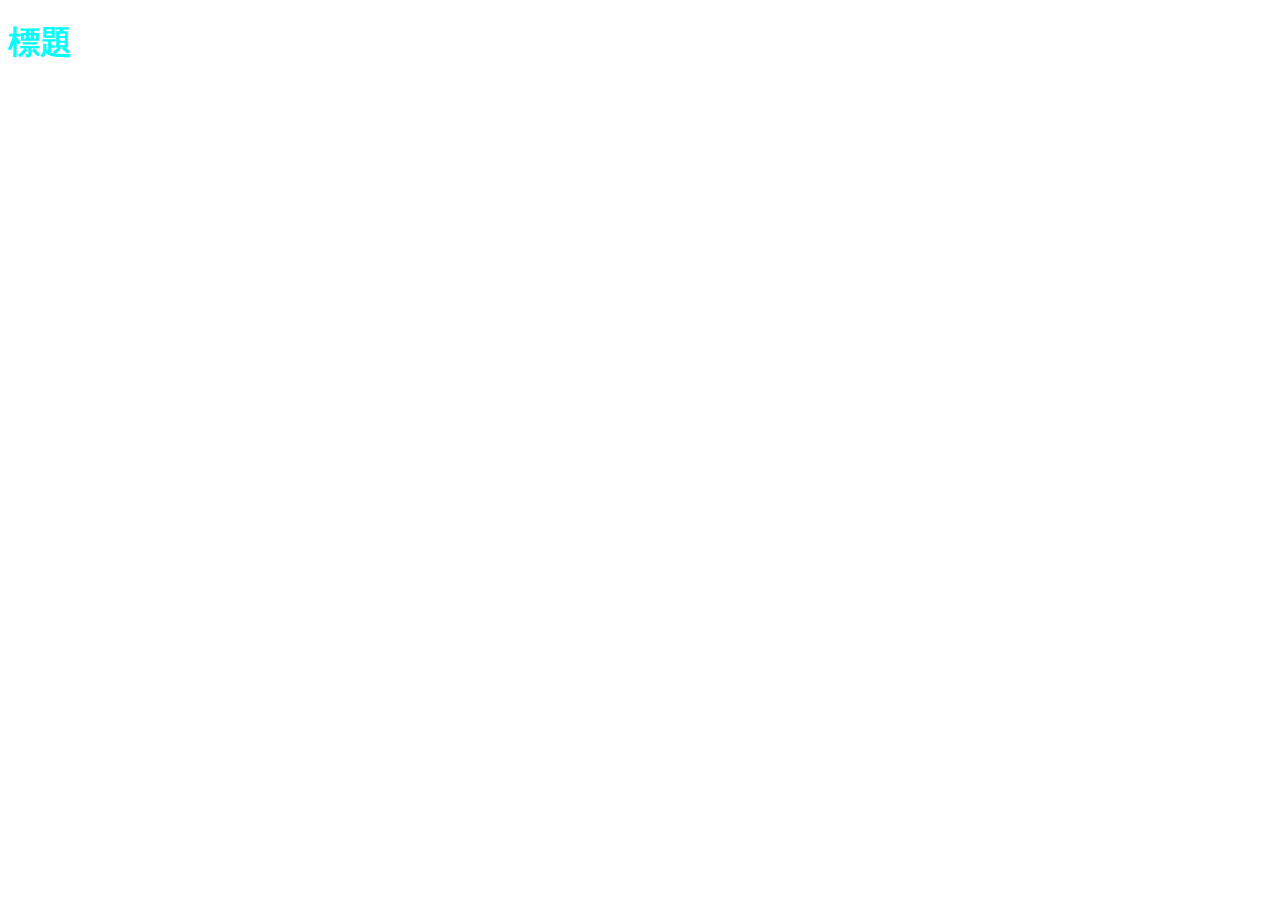
==== index.html @ 54f2b74d "首頁新更" ====
<!DOCTYPE html>
<html lang="en">
<head>
    <meta charset="UTF-8">
    <meta http-equiv="X-UA-Compatible" content="IE=edge">
    <meta name="viewport" content="width=device-width, initial-scale=1.0">
    <title>chatTalker</title>
    <link rel="stylesheet" href="css/index.css">
</head>
<body>
    <h1>標題</h1>
</body>
</html>
---- css/index.css ----
h1{
    color: aqua;
}
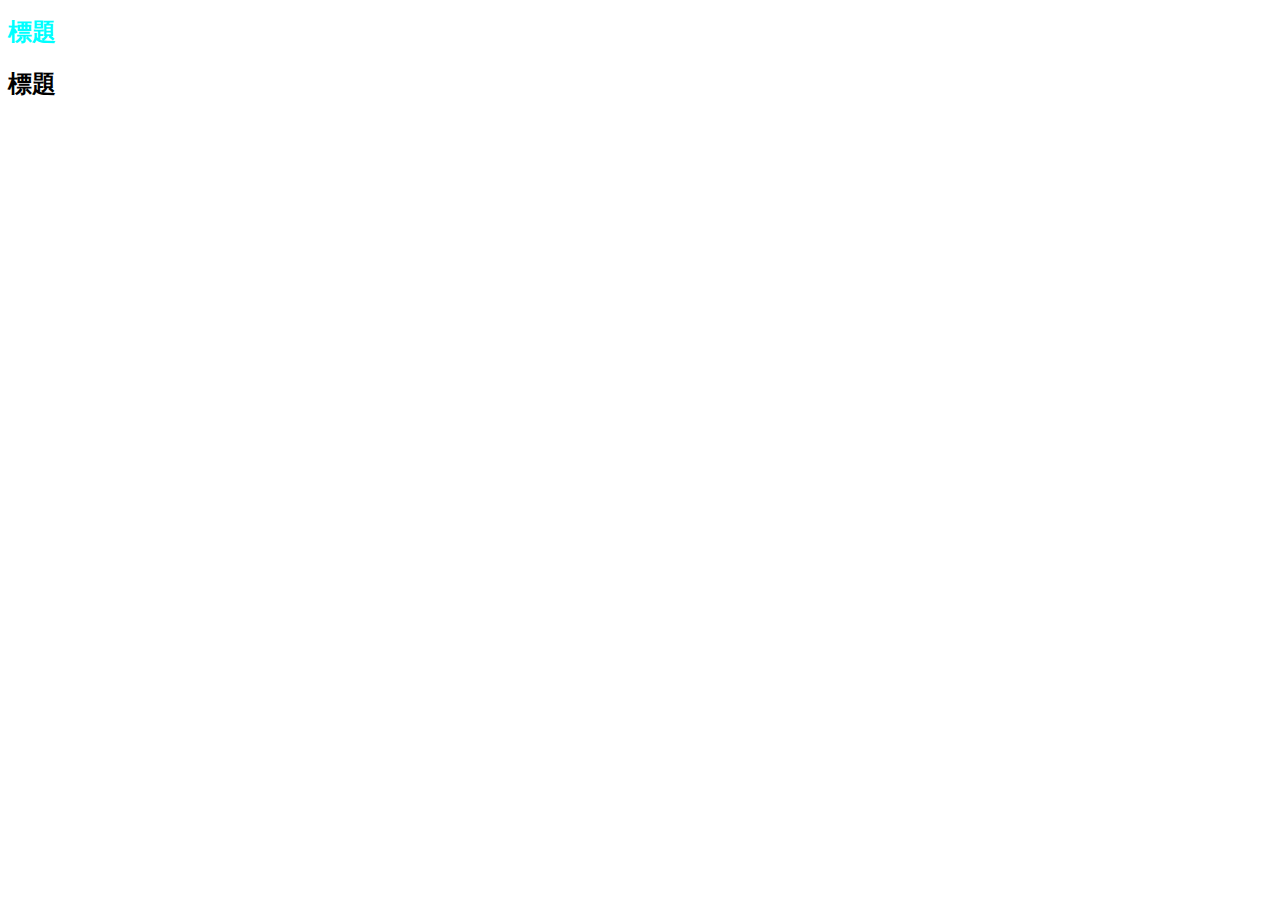
==== commit 2c577d74: "更新" ====
--- a/index.html
+++ b/index.html
@@ -9,5 +9,6 @@
 </head>
 <body>
     <h1>標題</h1>
+    <h2>標題</h2>
 </body>
 </html>--- a/css/index.css
+++ b/css/index.css
@@ -1,3 +1,4 @@
 h1{
     color: aqua;
+    font-size: 24px;
 }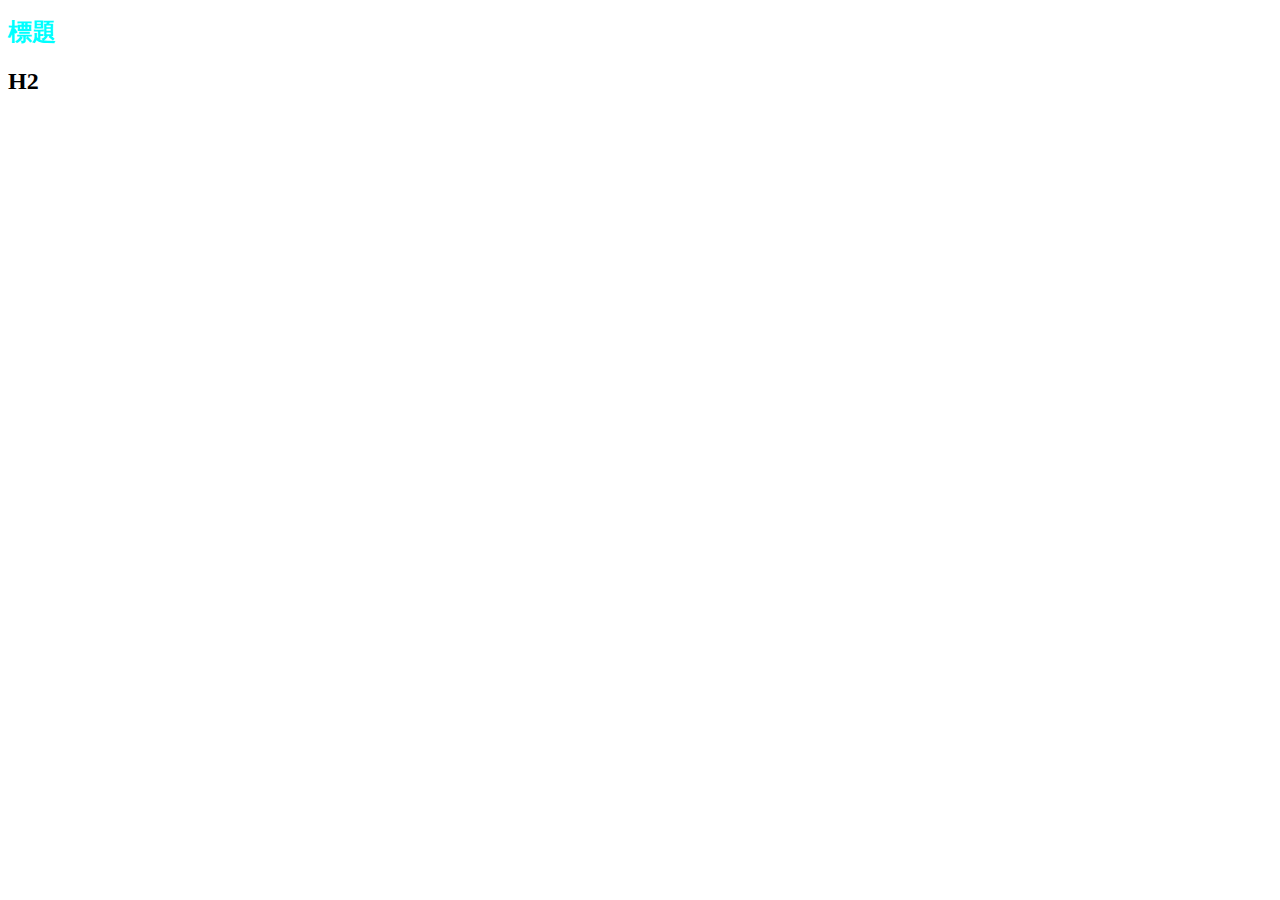
==== commit 7696173a: "Update index.html" ====
--- a/index.html
+++ b/index.html
@@ -9,6 +9,6 @@
 </head>
 <body>
     <h1>標題</h1>
-    <h2>標題</h2>
+    <h2>H2</h2>
 </body>
 </html>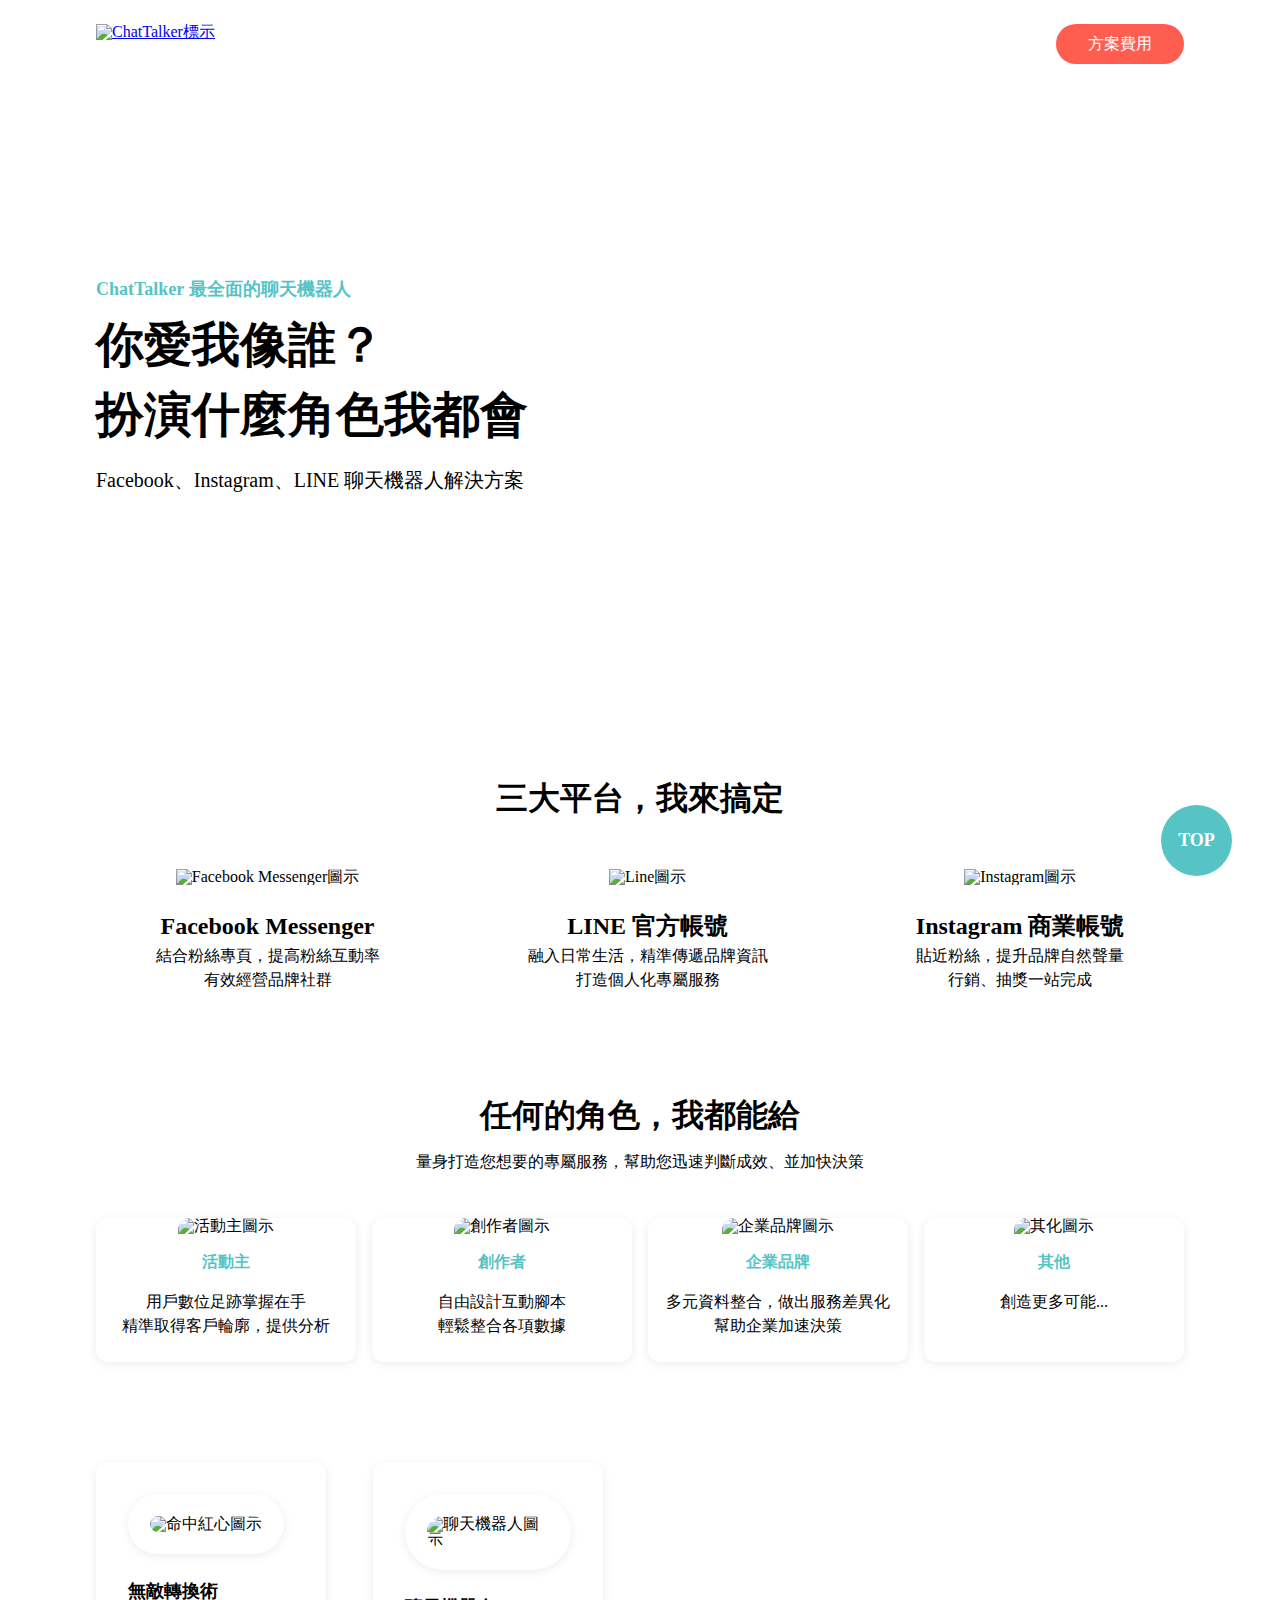
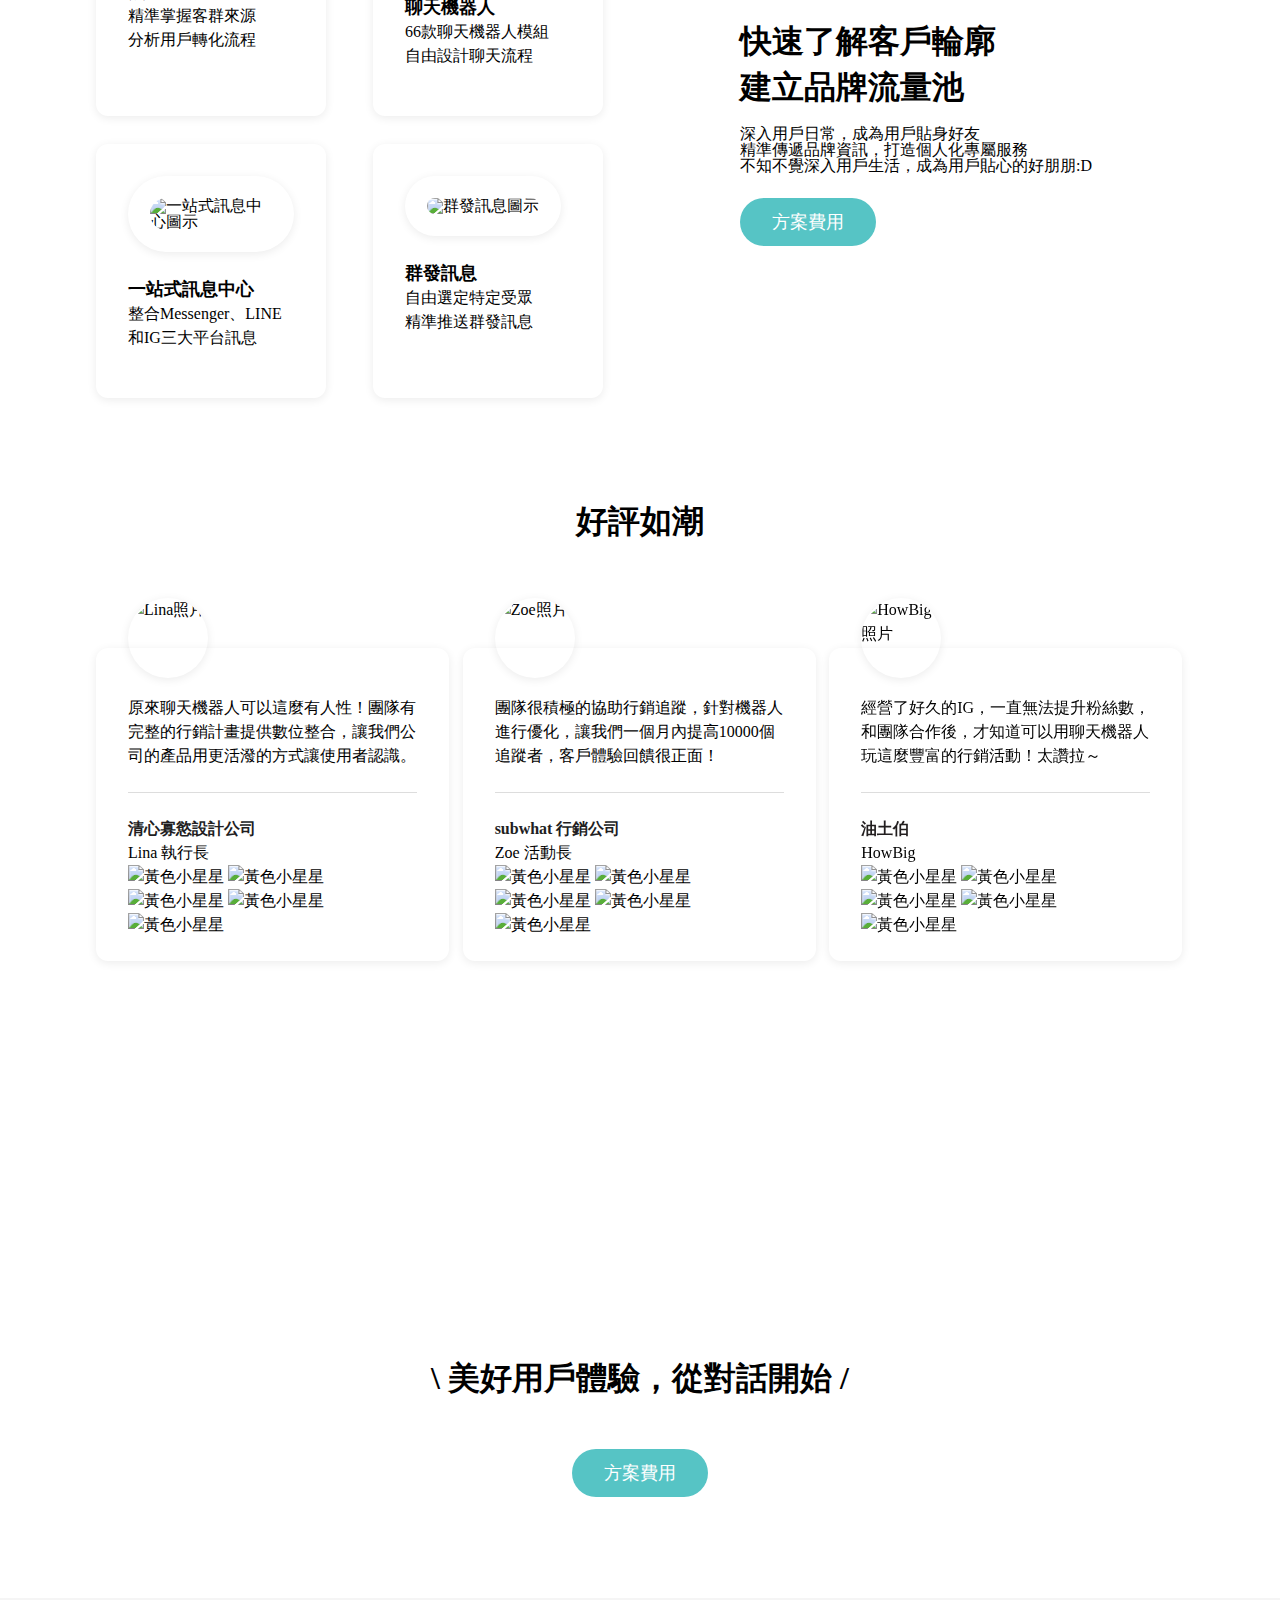
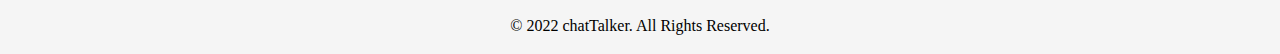
==== commit 420b431e: "更新" ====
--- a/index.html
+++ b/index.html
@@ -6,9 +6,152 @@
     <meta name="viewport" content="width=device-width, initial-scale=1.0">
     <title>chatTalker</title>
     <link rel="stylesheet" href="css/index.css">
+    <script src="js/jquery-3.6.0.min.js"></script>
+    <script src="js/all.js"></script>
 </head>
-<body>
-    <h1>標題</h1>
-    <h2>H2</h2>
+<body class="bg-setting">
+    <button class="button-green top-btn">TOP</button>
+    <div class="wrap">
+        <div class="header">
+            <a href="https://tingyi2222.github.io/HW_chatTalker/"><img src="https://raw.githubusercontent.com/hexschool/webLayoutTraining1st/53d3c0b0e4d2885789ac1fcb666e427365a39207/chatTalker_images/logo.png" alt="ChatTalker標示"></a>
+            <a href="https://tingyi2222.github.io/HW_chatTalker/price.html"><button class="button-orangered">方案費用</button></a>
+        </div>
+        <div class="topic">
+            <h2>ChatTalker 最全面的聊天機器人</h2>
+            <h1>你愛我像誰？<br>扮演什麼角色我都會</h1>
+            <p>Facebook、Instagram、LINE 聊天機器人解決方案</p>
+        </div>
+        <div class="first-part">
+            <h4>三大平台，我來搞定</h4>
+            <ul>
+                <li>
+                    <img src="https://raw.githubusercontent.com/hexschool/webLayoutTraining1st/53d3c0b0e4d2885789ac1fcb666e427365a39207/chatTalker_images/messenger.svg" alt="Facebook Messenger圖示">
+                    <h5>Facebook Messenger</h5>
+                    <p>結合粉絲專頁，提高粉絲互動率<br>有效經營品牌社群</p>
+                </li>
+                <li>
+                    <img src="https://raw.githubusercontent.com/hexschool/webLayoutTraining1st/53d3c0b0e4d2885789ac1fcb666e427365a39207/chatTalker_images/line.svg" alt="Line圖示">
+                    <h5>LINE 官方帳號</h5>
+                    <p>融入日常生活，精準傳遞品牌資訊<br>打造個人化專屬服務</p>
+                </li>
+                <li>
+                    <img src="https://raw.githubusercontent.com/hexschool/webLayoutTraining1st/53d3c0b0e4d2885789ac1fcb666e427365a39207/chatTalker_images/instagram.svg" alt="Instagram圖示">
+                    <h5>Instagram 商業帳號</h5>
+                    <p>貼近粉絲，提升品牌自然聲量<br>行銷、抽獎一站完成</p>
+                </li>
+            </ul>
+        </div>
+        <div class="second-part">
+            <h4>任何的角色，我都能給</h4>
+            <p>量身打造您想要的專屬服務，幫助您迅速判斷成效、並加快決策</p>
+            <ul class="second-part-card">
+                <li class="card-form">
+                    <img src="https://raw.githubusercontent.com/hexschool/webLayoutTraining1st/53d3c0b0e4d2885789ac1fcb666e427365a39207/chatTalker_images/ch01.svg" alt="活動主圖示">
+                    <h3>活動主</h3>
+                    <p>用戶數位足跡掌握在手<br>精準取得客戶輪廓，提供分析</p>
+                </li>
+                <li class="card-form">
+                    <img src="https://raw.githubusercontent.com/hexschool/webLayoutTraining1st/53d3c0b0e4d2885789ac1fcb666e427365a39207/chatTalker_images/ch02.svg" alt="創作者圖示">
+                    <h3>創作者</h3>
+                    <p>自由設計互動腳本<br>輕鬆整合各項數據</p>
+                </li>
+                <li class="card-form">
+                    <img src="https://raw.githubusercontent.com/hexschool/webLayoutTraining1st/53d3c0b0e4d2885789ac1fcb666e427365a39207/chatTalker_images/ch03.svg" alt="企業品牌圖示">
+                    <h3>企業品牌</h3>
+                    <p>多元資料整合，做出服務差異化<br>幫助企業加速決策</p>
+                </li>
+                <li class="card-form">
+                    <img src="https://raw.githubusercontent.com/hexschool/webLayoutTraining1st/53d3c0b0e4d2885789ac1fcb666e427365a39207/chatTalker_images/ch04.svg" alt="其化圖示">
+                    <h3>其他</h3>
+                    <p>創造更多可能...</p>
+                </li>
+            </ul>
+        </div>
+        <div class="third-part">
+            <ul>
+                <li class="card-form">
+                    <img class="sm-pic" src="https://raw.githubusercontent.com/hexschool/webLayoutTraining1st/53d3c0b0e4d2885789ac1fcb666e427365a39207/chatTalker_images/icon01.svg" alt="命中紅心圖示">
+                    <h2>無敵轉換術</h2>
+                    <p>精準掌握客群來源<br>分析用戶轉化流程</p>
+
+                </li>
+                <li class="card-form">
+                    <img class="sm-pic" src="https://raw.githubusercontent.com/hexschool/webLayoutTraining1st/53d3c0b0e4d2885789ac1fcb666e427365a39207/chatTalker_images/icon02.svg" alt="聊天機器人圖示">
+                    <h2>聊天機器人</h2>
+                    <p>66款聊天機器人模組</p>
+                    <p>自由設計聊天流程</p>
+                </li>
+                <li class="card-form">
+                    <img class="sm-pic" src="https://raw.githubusercontent.com/hexschool/webLayoutTraining1st/53d3c0b0e4d2885789ac1fcb666e427365a39207/chatTalker_images/icon03.svg" alt="一站式訊息中心圖示">
+                    <h2>一站式訊息中心</h2>
+                    <p>整合Messenger、LINE</p>
+                    <p>和IG三大平台訊息</p>
+                </li>
+                <li class="card-form">
+                    <img class="sm-pic" src="https://raw.githubusercontent.com/hexschool/webLayoutTraining1st/53d3c0b0e4d2885789ac1fcb666e427365a39207/chatTalker_images/icon04.svg" alt="群發訊息圖示">
+                    <h2>群發訊息</h2>
+                    <p>自由選定特定受眾</p>
+                    <p>精準推送群發訊息</p>
+                </li>
+            </ul>
+            <div class="third-button-part">
+                <h4>快速了解客戶輪廓建立品牌流量池</h4>
+                <p>深入用戶日常，成為用戶貼身好友<br>精準傳遞品牌資訊，打造個人化專屬服務<br>不知不覺深入用戶生活，成為用戶貼心的好朋朋:D</p>
+                <a href="https://tingyi2222.github.io/HW_chatTalker/price.html"><button class="button-green">方案費用</button></a>
+            </div>
+        </div>
+        <div class="fourth-part">
+            <div><h4>好評如潮</h4></div>
+            <ul>
+                <li class="card-form">
+                    <p class="card-content">原來聊天機器人可以這麼有人性！團隊有完整的行銷計畫提供數位整合，讓我們公司的產品用更活潑的方式讓使用者認識。</p>
+                    <h3>清心寡慾設計公司</h3>
+                    <img class="fb-man" src="https://raw.githubusercontent.com/hexschool/webLayoutTraining1st/53d3c0b0e4d2885789ac1fcb666e427365a39207/chatTalker_images/user01.jpg" alt="Lina照片">
+                    <p class="job-title">Lina 執行長</p>
+                    <div class="level-star">
+                        <img src="https://raw.githubusercontent.com/hexschool/webLayoutTraining1st/53d3c0b0e4d2885789ac1fcb666e427365a39207/chatTalker_images/icon_star.svg" alt="黃色小星星">
+                        <img src="https://raw.githubusercontent.com/hexschool/webLayoutTraining1st/53d3c0b0e4d2885789ac1fcb666e427365a39207/chatTalker_images/icon_star.svg" alt="黃色小星星">
+                        <img src="https://raw.githubusercontent.com/hexschool/webLayoutTraining1st/53d3c0b0e4d2885789ac1fcb666e427365a39207/chatTalker_images/icon_star.svg" alt="黃色小星星">
+                        <img src="https://raw.githubusercontent.com/hexschool/webLayoutTraining1st/53d3c0b0e4d2885789ac1fcb666e427365a39207/chatTalker_images/icon_star.svg" alt="黃色小星星">
+                        <img src="https://raw.githubusercontent.com/hexschool/webLayoutTraining1st/53d3c0b0e4d2885789ac1fcb666e427365a39207/chatTalker_images/icon_star.svg" alt="黃色小星星">
+                    </div>
+                </li>
+                <li class="card-form">
+                    <p class="card-content">團隊很積極的協助行銷追蹤，針對機器人進行優化，讓我們一個月內提高10000個追蹤者，客戶體驗回饋很正面！</p>
+                    <h3>subwhat 行銷公司</h3>
+                    <img class="fb-man" src="https://raw.githubusercontent.com/hexschool/webLayoutTraining1st/53d3c0b0e4d2885789ac1fcb666e427365a39207/chatTalker_images/user02.jpg" alt="Zoe照片"></img>
+                    <p class="job-title">Zoe 活動長</p>
+                    <div class="level-star">
+                        <img src="https://raw.githubusercontent.com/hexschool/webLayoutTraining1st/53d3c0b0e4d2885789ac1fcb666e427365a39207/chatTalker_images/icon_star.svg" alt="黃色小星星">
+                        <img src="https://raw.githubusercontent.com/hexschool/webLayoutTraining1st/53d3c0b0e4d2885789ac1fcb666e427365a39207/chatTalker_images/icon_star.svg" alt="黃色小星星">
+                        <img src="https://raw.githubusercontent.com/hexschool/webLayoutTraining1st/53d3c0b0e4d2885789ac1fcb666e427365a39207/chatTalker_images/icon_star.svg" alt="黃色小星星">
+                        <img src="https://raw.githubusercontent.com/hexschool/webLayoutTraining1st/53d3c0b0e4d2885789ac1fcb666e427365a39207/chatTalker_images/icon_star.svg" alt="黃色小星星">
+                        <img src="https://raw.githubusercontent.com/hexschool/webLayoutTraining1st/53d3c0b0e4d2885789ac1fcb666e427365a39207/chatTalker_images/icon_star.svg" alt="黃色小星星">
+                    </div>
+                </li>
+                <li class="card-form">
+                    <p class="card-content">經營了好久的IG，一直無法提升粉絲數，和團隊合作後，才知道可以用聊天機器人玩這麼豐富的行銷活動！太讚拉～</p>
+                    <h3>油土伯</h3>
+                    <img class="fb-man" src="https://raw.githubusercontent.com/hexschool/webLayoutTraining1st/53d3c0b0e4d2885789ac1fcb666e427365a39207/chatTalker_images/user03.jpg" alt="HowBig照片"></img>
+                    <p class="job-title">HowBig</p>
+                    <div class="level-star">
+                        <img src="https://raw.githubusercontent.com/hexschool/webLayoutTraining1st/53d3c0b0e4d2885789ac1fcb666e427365a39207/chatTalker_images/icon_star.svg" alt="黃色小星星">
+                        <img src="https://raw.githubusercontent.com/hexschool/webLayoutTraining1st/53d3c0b0e4d2885789ac1fcb666e427365a39207/chatTalker_images/icon_star.svg" alt="黃色小星星">
+                        <img src="https://raw.githubusercontent.com/hexschool/webLayoutTraining1st/53d3c0b0e4d2885789ac1fcb666e427365a39207/chatTalker_images/icon_star.svg" alt="黃色小星星">
+                        <img src="https://raw.githubusercontent.com/hexschool/webLayoutTraining1st/53d3c0b0e4d2885789ac1fcb666e427365a39207/chatTalker_images/icon_star.svg" alt="黃色小星星">
+                        <img src="https://raw.githubusercontent.com/hexschool/webLayoutTraining1st/53d3c0b0e4d2885789ac1fcb666e427365a39207/chatTalker_images/icon_star.svg" alt="黃色小星星">
+                    </div>
+                </li>
+            </ul>
+        </div>
+    </div>
+    
+    <div class="fifth-part">
+        <h4>\ 美好用戶體驗，從對話開始 /</h4>
+        <a href="https://tingyi2222.github.io/HW_chatTalker/price.html"><button class="button-green">方案費用</button></a>
+    </div>
+    <div class="footer">
+        <p>© 2022 chatTalker. All Rights Reserved.</p>
+    </div>
 </body>
 </html>--- a/css/index.css
+++ b/css/index.css
@@ -1,4 +1,570 @@
-h1{
-    color: aqua;
-    font-size: 24px;
-}+/* http://meyerweb.com/eric/tools/css/reset/ 
+   v2.0 | 20110126
+   License: none (public domain)
+*/
+html, body, div, span, applet, object, iframe,
+h1, h2, h3, h4, h5, h6, p, blockquote, pre,
+a, abbr, acronym, address, big, cite, code,
+del, dfn, em, img, ins, kbd, q, s, samp,
+small, strike, strong, sub, sup, tt, var,
+b, u, i, center,
+dl, dt, dd, ol, ul, li,
+fieldset, form, label, legend,
+table, caption, tbody, tfoot, thead, tr, th, td,
+article, aside, canvas, details, embed,
+figure, figcaption, footer, header, hgroup,
+menu, nav, output, ruby, section, summary,
+time, mark, audio, video {
+  margin: 0;
+  padding: 0;
+  border: 0;
+  font-size: 100%;
+  font: inherit;
+  vertical-align: baseline;
+}
+
+/* HTML5 display-role reset for older browsers */
+article, aside, details, figcaption, figure,
+footer, header, hgroup, menu, nav, section {
+  display: block;
+}
+
+body {
+  line-height: 1;
+}
+
+ol, ul {
+  list-style: none;
+}
+
+blockquote, q {
+  quotes: none;
+}
+
+blockquote:before, blockquote:after,
+q:before, q:after {
+  content: '';
+  content: none;
+}
+
+table {
+  border-collapse: collapse;
+  border-spacing: 0;
+}
+
+*, *::before, *::after {
+  -webkit-box-sizing: border-box;
+          box-sizing: border-box;
+}
+
+img {
+  max-width: 100%;
+  height: auto;
+}
+
+sub {
+  vertical-align: sub;
+  font-size: x-small;
+}
+
+.bg-setting {
+  background: url(https://raw.githubusercontent.com/hexschool/webLayoutTraining1st/53d3c0b0e4d2885789ac1fcb666e427365a39207/chatTalker_images/home.svg) no-repeat top 118px right 12.86%/auto 69vh, url(https://raw.githubusercontent.com/hexschool/webLayoutTraining1st/53d3c0b0e4d2885789ac1fcb666e427365a39207/chatTalker_images/bg_home.svg) no-repeat top right/auto 100vh, url(https://raw.githubusercontent.com/hexschool/webLayoutTraining1st/53d3c0b0e4d2885789ac1fcb666e427365a39207/chatTalker_images/ball01.svg) top 78.5vh left -13.18vw no-repeat, url(https://raw.githubusercontent.com/hexschool/webLayoutTraining1st/53d3c0b0e4d2885789ac1fcb666e427365a39207/chatTalker_images/ball02.svg) top 220vh right -7.32vw no-repeat, url(https://raw.githubusercontent.com/hexschool/webLayoutTraining1st/53d3c0b0e4d2885789ac1fcb666e427365a39207/chatTalker_images/ball03.svg) top 340vh left no-repeat;
+  z-index: -1;
+}
+
+@media (max-width: 768px) {
+  .bg-setting {
+    background: url(https://raw.githubusercontent.com/hexschool/webLayoutTraining1st/53d3c0b0e4d2885789ac1fcb666e427365a39207/chatTalker_images/home.svg) no-repeat top 320px center/auto 50vh, url(https://raw.githubusercontent.com/hexschool/webLayoutTraining1st/53d3c0b0e4d2885789ac1fcb666e427365a39207/chatTalker_images/bg_home.svg) no-repeat top right/auto 100vh, url(https://raw.githubusercontent.com/hexschool/webLayoutTraining1st/53d3c0b0e4d2885789ac1fcb666e427365a39207/chatTalker_images/ball01.svg) no-repeat top 85vh left -13.18vw/240px 240px, url(https://raw.githubusercontent.com/hexschool/webLayoutTraining1st/53d3c0b0e4d2885789ac1fcb666e427365a39207/chatTalker_images/ball02.svg) no-repeat top 280vh right -7.32vw/240px 240px, url(https://raw.githubusercontent.com/hexschool/webLayoutTraining1st/53d3c0b0e4d2885789ac1fcb666e427365a39207/chatTalker_images/ball03.svg) top 312vh left 3.66vw no-repeat;
+  }
+}
+
+@media (max-width: 568px) {
+  .bg-setting {
+    background: url(https://raw.githubusercontent.com/hexschool/webLayoutTraining1st/53d3c0b0e4d2885789ac1fcb666e427365a39207/chatTalker_images/home.svg) no-repeat top 320px center/auto 50vh, url(https://raw.githubusercontent.com/hexschool/webLayoutTraining1st/53d3c0b0e4d2885789ac1fcb666e427365a39207/chatTalker_images/bg_home_sm.svg) no-repeat top 58vh right/100vw auto, url(https://raw.githubusercontent.com/hexschool/webLayoutTraining1st/53d3c0b0e4d2885789ac1fcb666e427365a39207/chatTalker_images/ball01.svg) no-repeat top 115vh left -22vw/126px 126px, url(https://raw.githubusercontent.com/hexschool/webLayoutTraining1st/53d3c0b0e4d2885789ac1fcb666e427365a39207/chatTalker_images/ball02.svg) no-repeat top 426vh right -10vw/135px 135px, url(https://raw.githubusercontent.com/hexschool/webLayoutTraining1st/53d3c0b0e4d2885789ac1fcb666e427365a39207/chatTalker_images/ball03.svg) no-repeat top 668vh left -20vw/160px 160px;
+  }
+}
+
+.wrap {
+  max-width: 1128px;
+  padding: 0 20px;
+  margin: 0 auto;
+}
+
+h1 {
+  font: normal normal bold 48px/70px Noto Sans TC;
+}
+
+h2 {
+  font: normal normal bold 18px/26px Noto Sans TC;
+}
+
+h3 {
+  font: normal normal bold 16px/24px Noto Sans TC;
+}
+
+h4 {
+  font: normal normal bold 32px/46px Noto Sans TC;
+}
+
+h5 {
+  font: normal normal bold 24px/35px Noto Sans TC;
+}
+
+.card-form {
+  background: #FFFFFF 0% 0% no-repeat padding-box;
+  -webkit-box-shadow: 0px 2px 10px #00000014;
+          box-shadow: 0px 2px 10px #00000014;
+  border-radius: 12px;
+}
+
+.button-green {
+  font: normal normal normal 18px Comfortaa;
+  border-radius: 27px;
+  border: 0;
+  width: 136px;
+  padding: 12px 0;
+  color: #FFFFFF;
+  background-color: #56C4C5;
+}
+
+.button-green:hover {
+  cursor: pointer;
+  opacity: 0.5;
+}
+
+.top-btn {
+  font: normal normal bold 18px/19px Wendy One;
+  border-radius: 50%;
+  width: 71px;
+  height: 71px;
+  position: fixed;
+  right: 48px;
+  bottom: 24px;
+}
+
+.button-orangered {
+  font: normal normal normal 16px/24px Noto Sans TC;
+  border-radius: 22px;
+  border: 0;
+  width: 128px;
+  padding: 8px 0;
+  color: #FFFFFF;
+  background-color: #FF5D50;
+}
+
+.button-orangered:hover {
+  cursor: pointer;
+  opacity: 0.5;
+}
+
+.header {
+  display: -webkit-box;
+  display: -ms-flexbox;
+  display: flex;
+  -webkit-box-pack: justify;
+      -ms-flex-pack: justify;
+          justify-content: space-between;
+  padding: 24px 0;
+  margin-bottom: 188px;
+}
+
+.header img {
+  height: 40px;
+}
+
+@media (max-width: 768px) {
+  .header {
+    margin-bottom: 20px;
+  }
+}
+
+@media (max-width: 568px) {
+  .header img {
+    display: inline-block;
+    -webkit-box-align: center;
+        -ms-flex-align: center;
+            align-items: center;
+    height: 24px;
+    margin: 8px 0;
+  }
+  .header button {
+    padding: 8px 0;
+  }
+}
+
+.topic {
+  text-align: left;
+}
+
+.topic h2 {
+  margin-bottom: 8px;
+  color: #56C4C5;
+}
+
+.topic h1 {
+  margin-bottom: 16px;
+}
+
+.topic p {
+  font: normal normal normal 20px/29px Noto Sans TC;
+}
+
+@media (max-width: 568px) {
+  .topic h2 {
+    font: normal normal bold 16px/24px Noto Sans TC;
+  }
+  .topic h1 {
+    font: normal normal bold 32px/46px Noto Sans TC;
+  }
+  .topic p {
+    font: normal normal normal 16px/24px Noto Sans TC;
+  }
+}
+
+.first-part {
+  max-width: 969px;
+  margin: 0 auto;
+  margin-top: 280px;
+  text-align: center;
+}
+
+.first-part h4 {
+  padding-bottom: 48px;
+}
+
+.first-part img {
+  width: 90px;
+  height: 90px;
+  margin-bottom: 24px;
+}
+
+.first-part p {
+  font: normal normal normal 16px/24px Noto Sans TC;
+}
+
+.first-part ul {
+  margin-bottom: 100px;
+  display: -webkit-box;
+  display: -ms-flexbox;
+  display: flex;
+  -webkit-box-pack: justify;
+      -ms-flex-pack: justify;
+          justify-content: space-between;
+}
+
+@media (max-width: 768px) {
+  .first-part {
+    margin-top: 500px;
+  }
+  .first-part h4 {
+    padding-bottom: 32px;
+  }
+  .first-part ul {
+    -ms-flex-wrap: wrap;
+        flex-wrap: wrap;
+    -webkit-box-pack: center;
+        -ms-flex-pack: center;
+            justify-content: center;
+    gap: 10%;
+  }
+  .first-part li {
+    margin-bottom: 24px;
+  }
+  .first-part li img {
+    margin-bottom: 16px;
+  }
+  .first-part li h5 {
+    padding-bottom: 16px;
+  }
+}
+
+@media (max-width: 568px) {
+  .first-part ul {
+    margin-bottom: 60px;
+  }
+}
+
+.second-part {
+  width: 100%;
+  text-align: center;
+}
+
+.second-part h4 {
+  padding-bottom: 16px;
+}
+
+.second-part p {
+  padding-bottom: 48px;
+}
+
+.second-part img {
+  border-radius: 12px 12px 0px 0px;
+}
+
+.second-part ul {
+  width: 100%;
+  display: -webkit-box;
+  display: -ms-flexbox;
+  display: flex;
+  -ms-flex-wrap: nowrap;
+      flex-wrap: nowrap;
+  gap: 16px;
+  margin-bottom: 100px;
+}
+
+.second-part li {
+  width: 23.897%;
+}
+
+.second-part li h3 {
+  color: #56C4C5;
+  padding: 16px 0;
+}
+
+.second-part li p {
+  font: normal normal normal 16px/24px Noto Sans TC;
+  padding: 0 16px 24px 16px;
+}
+
+@media (max-width: 768px) {
+  .second-part ul {
+    -ms-flex-wrap: wrap;
+        flex-wrap: wrap;
+  }
+  .second-part li {
+    width: 48%;
+  }
+}
+
+@media (max-width: 568px) {
+  .second-part h4 {
+    font: normal normal bold 28px/40px Noto Sans TC;
+  }
+  .second-part p {
+    padding-bottom: 24px;
+  }
+  .second-part ul {
+    -webkit-box-pack: center;
+        -ms-flex-pack: center;
+            justify-content: center;
+    margin-bottom: 60px;
+    gap: 0;
+  }
+  .second-part ul li {
+    width: 70%;
+    margin-bottom: 24px;
+  }
+}
+
+.third-part {
+  max-width: 1039px;
+  margin-bottom: 100px;
+  display: -webkit-box;
+  display: -ms-flexbox;
+  display: flex;
+}
+
+.third-part ul {
+  width: 53.32%;
+  display: -webkit-box;
+  display: -ms-flexbox;
+  display: flex;
+  -ms-flex-wrap: wrap;
+      flex-wrap: wrap;
+  gap: 28px 0;
+}
+
+.third-part ul li {
+  width: 41.516%;
+  padding: 32px 32px 48px 32px;
+  text-align: left;
+  margin-right: 8.484%;
+}
+
+.third-part ul li .sm-pic {
+  padding: 22px;
+  border-radius: 43px;
+  background: #FFFFFF 0% 0% no-repeat padding-box;
+  -webkit-box-shadow: 0px 2px 10px #00000014;
+          box-shadow: 0px 2px 10px #00000014;
+  margin-bottom: 24px;
+}
+
+.third-part ul p {
+  font: normal normal normal 16px/24px Noto Sans TC;
+  max-width: 166px;
+}
+
+.third-part .third-button-part {
+  margin-top: 156px;
+  margin-left: 8.662%;
+  width: 38%;
+}
+
+.third-part .third-button-part h4 {
+  max-width: 256px;
+}
+
+.third-part .third-button-part p {
+  max-width: 395px;
+  margin: 16px 0 24px 0;
+}
+
+@media (max-width: 768px) {
+  .third-part {
+    -webkit-box-orient: vertical;
+    -webkit-box-direction: reverse;
+        -ms-flex-direction: column-reverse;
+            flex-direction: column-reverse;
+  }
+  .third-part ul {
+    width: 100%;
+    gap: 10%;
+  }
+  .third-part ul li {
+    width: 45%;
+    margin-right: 0;
+    margin-bottom: 24px;
+  }
+  .third-part .third-button-part {
+    width: 100%;
+    margin: 0;
+    margin-bottom: 32px;
+  }
+  .third-part .third-button-part p, .third-part .third-button-part h4 {
+    text-align: center;
+    margin: 0 auto;
+    padding-bottom: 16px;
+  }
+  .third-part .third-button-part button {
+    display: block;
+    margin: 0 auto;
+  }
+}
+
+@media (max-width: 568px) {
+  .third-part {
+    gap: 0;
+  }
+  .third-part ul {
+    -webkit-box-pack: center;
+        -ms-flex-pack: center;
+            justify-content: center;
+  }
+  .third-part ul li {
+    width: 70%;
+  }
+}
+
+.fourth-part {
+  margin-bottom: 134px;
+  text-align: center;
+}
+
+.fourth-part h4 {
+  margin-bottom: 104px;
+}
+
+.fourth-part ul {
+  width: 100%;
+  display: -webkit-box;
+  display: -ms-flexbox;
+  display: flex;
+  gap: 1.25%;
+}
+
+.fourth-part li {
+  font: normal normal normal 16px/24px Noto Sans TC;
+  text-align: left;
+  width: 32.45%;
+  padding: 48px 32px 24px 32px;
+  position: relative;
+}
+
+.fourth-part li .card-content {
+  padding-bottom: 24px;
+  border-bottom: 1px solid #DDDDDD;
+  margin-bottom: 24px;
+  letter-spacing: 0px;
+}
+
+.fourth-part li .fb-man {
+  width: 80px;
+  height: 80px;
+  border-radius: 40px;
+  -webkit-box-shadow: 0px 2px 10px #00000014;
+          box-shadow: 0px 2px 10px #00000014;
+  position: absolute;
+  left: 32px;
+  top: -50px;
+}
+
+.fourth-part li .job-title {
+  display: inline-block;
+}
+
+.fourth-part li .level-star {
+  float: right;
+}
+
+.fourth-part li h3 {
+  letter-spacing: 0px;
+  color: #221E1F;
+}
+
+@media (max-width: 768px) {
+  .fourth-part {
+    margin-bottom: 94px;
+  }
+  .fourth-part ul {
+    -ms-flex-wrap: wrap;
+        flex-wrap: wrap;
+    -webkit-box-pack: center;
+        -ms-flex-pack: center;
+            justify-content: center;
+  }
+  .fourth-part ul li {
+    width: 60%;
+    margin-bottom: 72px;
+  }
+}
+
+@media (max-width: 568px) {
+  .fourth-part ul li {
+    width: 90%;
+    margin-bottom: 72px;
+  }
+}
+
+.fifth-part {
+  max-width: 100%;
+  height: 503px;
+  text-align: center;
+  background-image: url(https://raw.githubusercontent.com/hexschool/webLayoutTraining1st/master/chatTalker_images/home_footer.svg);
+  background-size: contain;
+  background-repeat: no-repeat;
+}
+
+.fifth-part h4 {
+  padding: 260px 0 48px 0;
+}
+
+@media (max-width: 568px) {
+  .fifth-part {
+    background-image: url(https://raw.githubusercontent.com/hexschool/webLayoutTraining1st/53d3c0b0e4d2885789ac1fcb666e427365a39207/chatTalker_images/footer_sm.svg);
+  }
+  .fifth-part h4 {
+    font: normal normal bold 24px/35px Noto Sans TC;
+  }
+}
+
+.footer {
+  text-align: center;
+}
+
+.footer p {
+  font: normal normal normal 16px/24px Noto Sans TC;
+  padding: 16px 0;
+  background-color: #F5F5F5;
+}
+/*# sourceMappingURL=index.css.map */